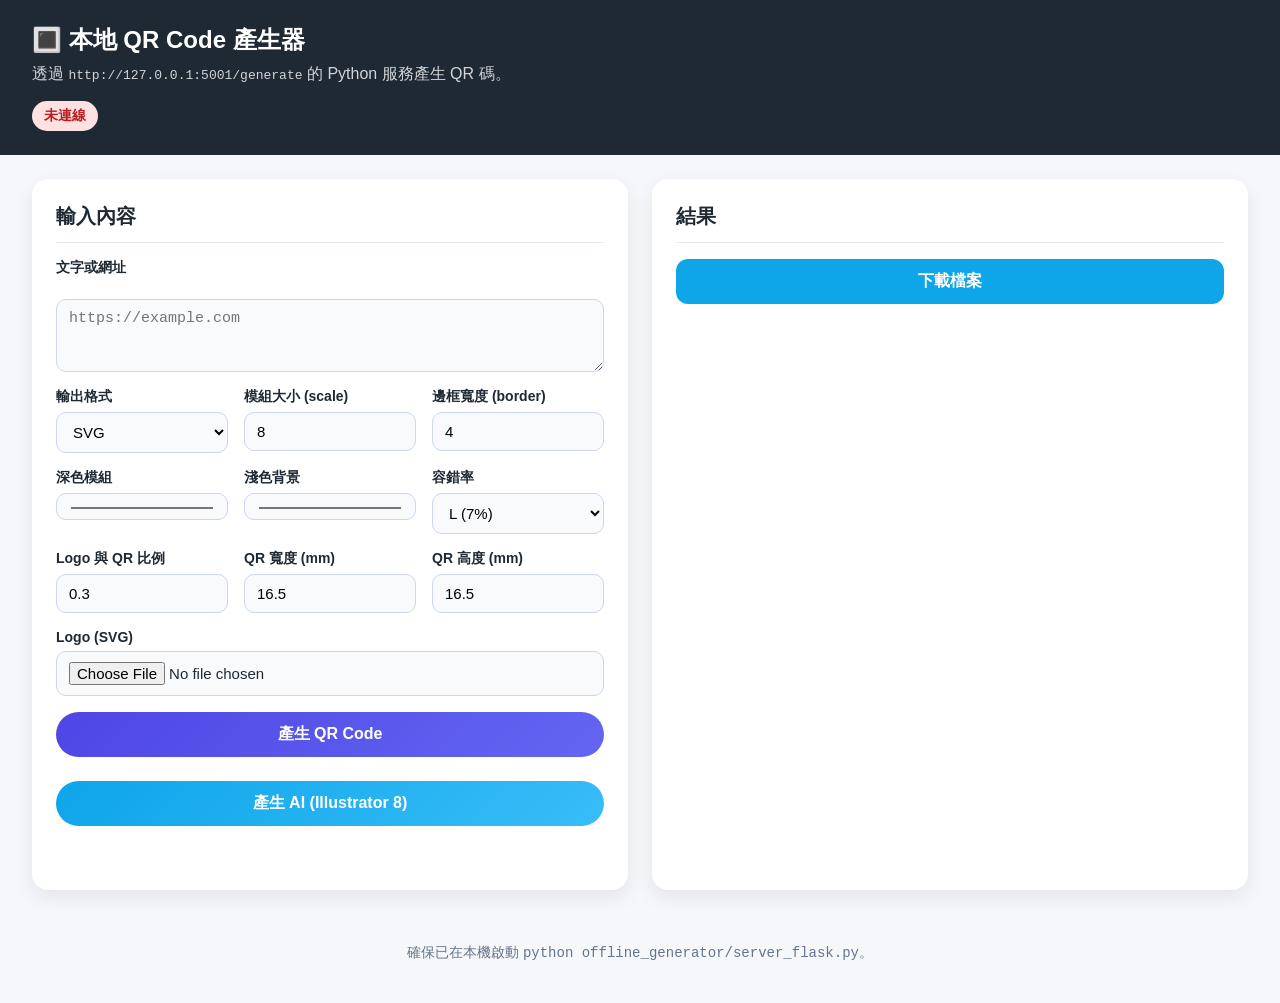
==== chrome-extension-local/page.html @ c65633fb "Initial commit: QR Code Generator with Chrome Extension (Local Python Service) - Flask API server fo" ====
<!DOCTYPE html>
<html lang="zh-Hant">
<head>
  <meta charset="UTF-8">
  <title>QR Code Generator (Local)</title>
  <link rel="stylesheet" href="page.css">
</head>
<body>
  <header>
    <h1>🔳 本地 QR Code 產生器</h1>
    <p>透過 <code>http://127.0.0.1:5001/generate</code> 的 Python 服務產生 QR 碼。</p>
    <div id="server-status" class="status status-off">未連線</div>
  </header>

  <main>
    <section class="panel">
      <h2>輸入內容</h2>
      <label for="qr-data">文字或網址</label>
      <textarea id="qr-data" rows="3" placeholder="https://example.com"></textarea>

      <div class="grid">
        <label>輸出格式
          <select id="format">
            <option value="svg">SVG</option>
            <option value="dxf">DXF</option>
          </select>
        </label>
        <label>模組大小 (scale)
          <input type="number" id="scale" min="1" max="20" value="8">
        </label>
        <label>邊框寬度 (border)
          <input type="number" id="border" min="0" max="10" value="4">
        </label>
      </div>

      <div class="grid">
        <label>深色模組
          <input type="color" id="dark" value="#000000">
        </label>
        <label>淺色背景
          <input type="color" id="light" value="#ffffff">
        </label>
        <label>容錯率
          <select id="error-level">
            <option value="L" selected>L (7%)</option>
            <option value="M">M (15%)</option>
            <option value="Q">Q (25%)</option>
            <option value="H">H (30%)</option>
          </select>
        </label>
        <label>Logo 與 QR 比例
          <input type="number" id="logo-scale" min="0" max="0.4" step="0.01" value="0.3">
        </label>
        <label>QR 寬度 (mm)
          <input type="number" id="qr-width" min="1" max="500" step="0.1" value="16.5">
        </label>
        <label>QR 高度 (mm)
          <input type="number" id="qr-height" min="1" max="500" step="0.1" value="16.5">
        </label>
      </div>

      <label class="file-input">Logo (SVG)
        <input type="file" id="logo" accept="image/svg+xml,.svg">
      </label>

      <button id="generate-btn" class="primary">產生 QR Code</button>
      <button id="generate-ai-btn" class="secondary">產生 AI (Illustrator 8)</button>
      <div id="message" role="alert"></div>
    </section>

    <section class="panel" id="result-panel">
      <h2>結果</h2>
      <div id="meta-info" class="meta-info hidden">
        <ul>
          <li id="meta-version"></li>
          <li id="meta-module-size"></li>
          <li id="meta-qr-size"></li>
          <li id="meta-clear-area"></li>
        </ul>
      </div>
      <div id="preview-container" class="preview hidden">
        <img id="preview" alt="QR 預覽">
      </div>
      <a id="download-link" class="download-btn" download>下載檔案</a>
    </section>
  </main>

  <footer>
    <p>確保已在本機啟動 <code>python offline_generator/server_flask.py</code>。</p>
  </footer>

  <script src="page.js"></script>
</body>
</html>
---- chrome-extension-local/page.css ----
* {
  box-sizing: border-box;
}

body {
  margin: 0;
  font-family: -apple-system, BlinkMacSystemFont, "Segoe UI", Helvetica, Arial, sans-serif;
  background: #f6f7fb;
  color: #1f2933;
  min-height: 100vh;
  display: flex;
  flex-direction: column;
}

header {
  background: #1f2933;
  color: #fff;
  padding: 24px 32px;
}

header h1 {
  margin: 0;
  font-size: 24px;
}

header p {
  margin: 8px 0 16px;
  opacity: 0.8;
}

.status {
  display: inline-block;
  padding: 6px 12px;
  border-radius: 999px;
  font-size: 14px;
  font-weight: 600;
}

.status-off {
  background: #fee2e2;
  color: #b91c1c;
}

.status-on {
  background: #dcfce7;
  color: #15803d;
}

main {
  flex: 1;
  display: grid;
  grid-template-columns: minmax(320px, 1fr) minmax(280px, 1fr);
  gap: 24px;
  padding: 24px 32px;
}

.panel {
  background: #fff;
  border-radius: 16px;
  padding: 24px;
  box-shadow: 0 8px 20px rgba(15, 23, 42, 0.08);
  display: flex;
  flex-direction: column;
  gap: 16px;
}

.panel h2 {
  margin: 0;
  font-size: 20px;
  border-bottom: 1px solid #e2e8f0;
  padding-bottom: 12px;
}

label {
  display: block;
  font-weight: 600;
  font-size: 14px;
}

textarea,
input,
select {
  width: 100%;
  border-radius: 10px;
  border: 1px solid #cbd5f5;
  padding: 10px 12px;
  margin-top: 6px;
  font-size: 15px;
  background: #f8fafc;
}

textarea:focus,
input:focus,
select:focus {
  outline: none;
  border-color: #4f46e5;
  box-shadow: 0 0 0 3px rgba(99, 102, 241, 0.2);
}

.grid {
  display: grid;
  gap: 16px;
  grid-template-columns: repeat(auto-fit, minmax(160px, 1fr));
}

.file-input input[type="file"] {
  margin-top: 6px;
}

.primary {
  background: linear-gradient(135deg, #4f46e5, #6366f1);
  border: none;
  color: #fff;
  padding: 12px 16px;
  border-radius: 999px;
  font-size: 16px;
  font-weight: 600;
  cursor: pointer;
  transition: transform 0.15s ease, box-shadow 0.15s ease;
}

.primary:hover {
  transform: translateY(-1px);
  box-shadow: 0 10px 18px rgba(99, 102, 241, 0.3);
}

.primary:disabled {
  opacity: 0.6;
  cursor: not-allowed;
  box-shadow: none;
}

.secondary {
  margin-top: 8px;
  background: linear-gradient(135deg, #0ea5e9, #38bdf8);
  border: none;
  color: #fff;
  padding: 12px 16px;
  border-radius: 999px;
  font-size: 16px;
  font-weight: 600;
  cursor: pointer;
  transition: transform 0.15s ease, box-shadow 0.15s ease;
}

.secondary:hover {
  transform: translateY(-1px);
  box-shadow: 0 10px 18px rgba(14, 165, 233, 0.3);
}

.secondary:disabled {
  opacity: 0.6;
  cursor: not-allowed;
  box-shadow: none;
}

#message {
  min-height: 24px;
  font-size: 14px;
}

#message.success {
  color: #15803d;
}

#message.error {
  color: #b91c1c;
}

.preview {
  display: flex;
  justify-content: center;
  padding: 16px;
  background: #f1f5f9;
  border-radius: 12px;
}

.preview img {
  max-width: 100%;
  height: auto;
}

.meta-info {
  font-size: 14px;
  color: #334155;
  padding: 6px 0 10px;
}

.meta-info ul {
  margin: 0;
  padding-left: 18px;
  display: flex;
  flex-direction: column;
  gap: 4px;
}

.meta-info li {
  list-style: disc;
}

.hidden {
  display: none;
}

.download-btn {
  display: inline-block;
  text-align: center;
  padding: 12px 16px;
  border-radius: 12px;
  background: #0ea5e9;
  color: #fff;
  font-weight: 600;
  text-decoration: none;
  transition: background 0.2s ease;
}

.download-btn:hover {
  background: #0284c7;
}

.download-btn.disabled {
  pointer-events: none;
  background: #cbd5f5;
  color: #64748b;
}

footer {
  text-align: center;
  padding: 16px 0 24px;
  font-size: 14px;
  color: #64748b;
}

@media (max-width: 960px) {
  main {
    grid-template-columns: 1fr;
  }
}
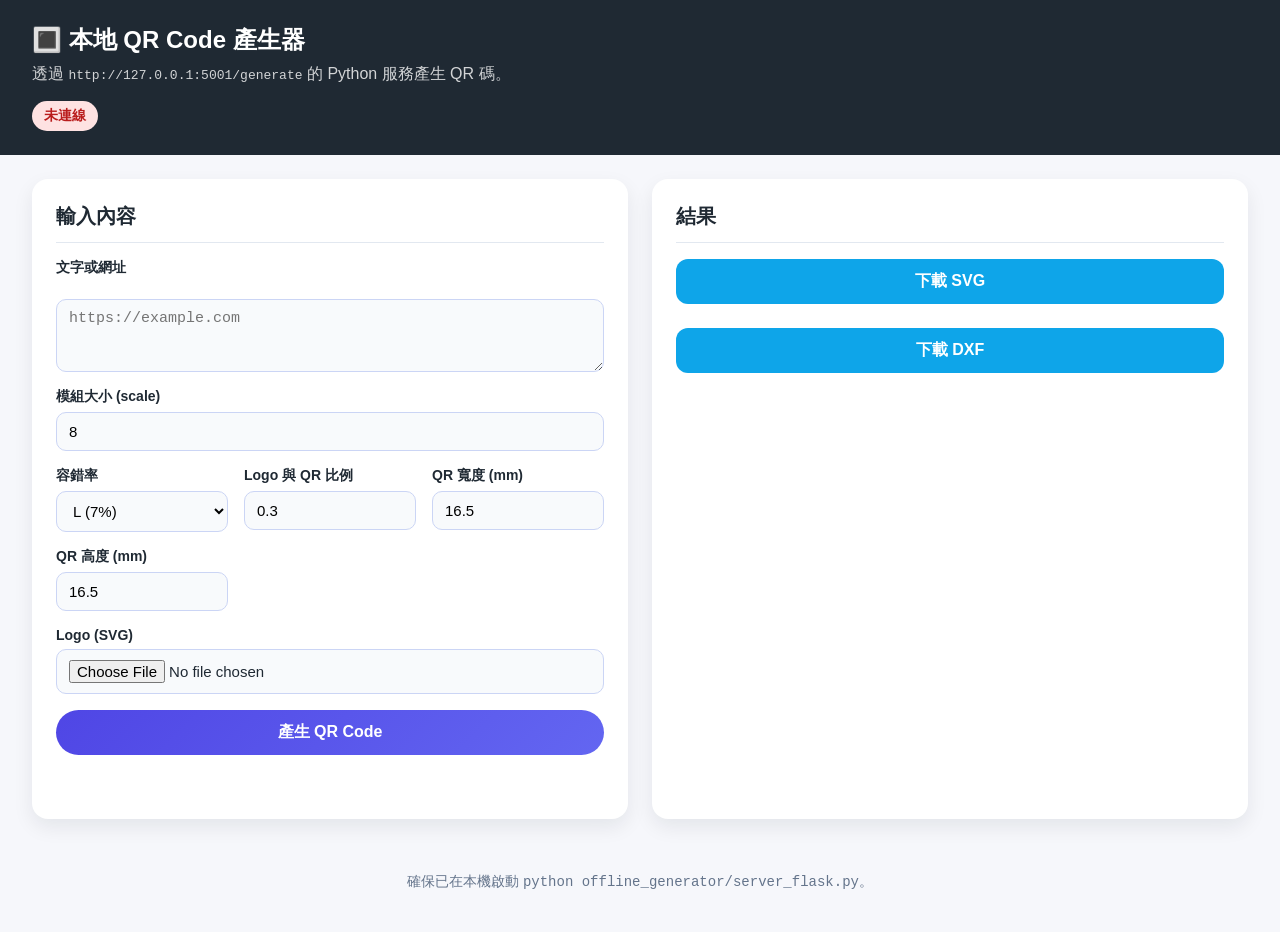
==== commit d5926c39: "簡化介面：移除格式選擇、AI 功能、邊框和顏色選項 - 移除輸出格式選擇，點擊產生時同時產生 SVG 和 DXF - 移除產生 AI 檔的功能和按鈕 - 移除邊框寬度選項，預設無邊框（border=0" ====
--- a/chrome-extension-local/page.html
+++ b/chrome-extension-local/page.html
@@ -19,27 +19,12 @@
       <textarea id="qr-data" rows="3" placeholder="https://example.com"></textarea>
 
       <div class="grid">
-        <label>輸出格式
-          <select id="format">
-            <option value="svg">SVG</option>
-            <option value="dxf">DXF</option>
-          </select>
-        </label>
         <label>模組大小 (scale)
           <input type="number" id="scale" min="1" max="20" value="8">
-        </label>
-        <label>邊框寬度 (border)
-          <input type="number" id="border" min="0" max="10" value="4">
         </label>
       </div>
 
       <div class="grid">
-        <label>深色模組
-          <input type="color" id="dark" value="#000000">
-        </label>
-        <label>淺色背景
-          <input type="color" id="light" value="#ffffff">
-        </label>
         <label>容錯率
           <select id="error-level">
             <option value="L" selected>L (7%)</option>
@@ -64,7 +49,6 @@
       </label>
 
       <button id="generate-btn" class="primary">產生 QR Code</button>
-      <button id="generate-ai-btn" class="secondary">產生 AI (Illustrator 8)</button>
       <div id="message" role="alert"></div>
     </section>
 
@@ -81,7 +65,8 @@
       <div id="preview-container" class="preview hidden">
         <img id="preview" alt="QR 預覽">
       </div>
-      <a id="download-link" class="download-btn" download>下載檔案</a>
+      <a id="download-svg" class="download-btn" download>下載 SVG</a>
+      <a id="download-dxf" class="download-btn" download>下載 DXF</a>
     </section>
   </main>
 
--- a/chrome-extension-local/page.css
+++ b/chrome-extension-local/page.css
@@ -203,7 +203,8 @@
 }
 
 .download-btn {
-  display: inline-block;
+  display: block;
+  width: 100%;
   text-align: center;
   padding: 12px 16px;
   border-radius: 12px;
@@ -212,6 +213,11 @@
   font-weight: 600;
   text-decoration: none;
   transition: background 0.2s ease;
+  margin-top: 8px;
+}
+
+.download-btn:first-of-type {
+  margin-top: 0;
 }
 
 .download-btn:hover {
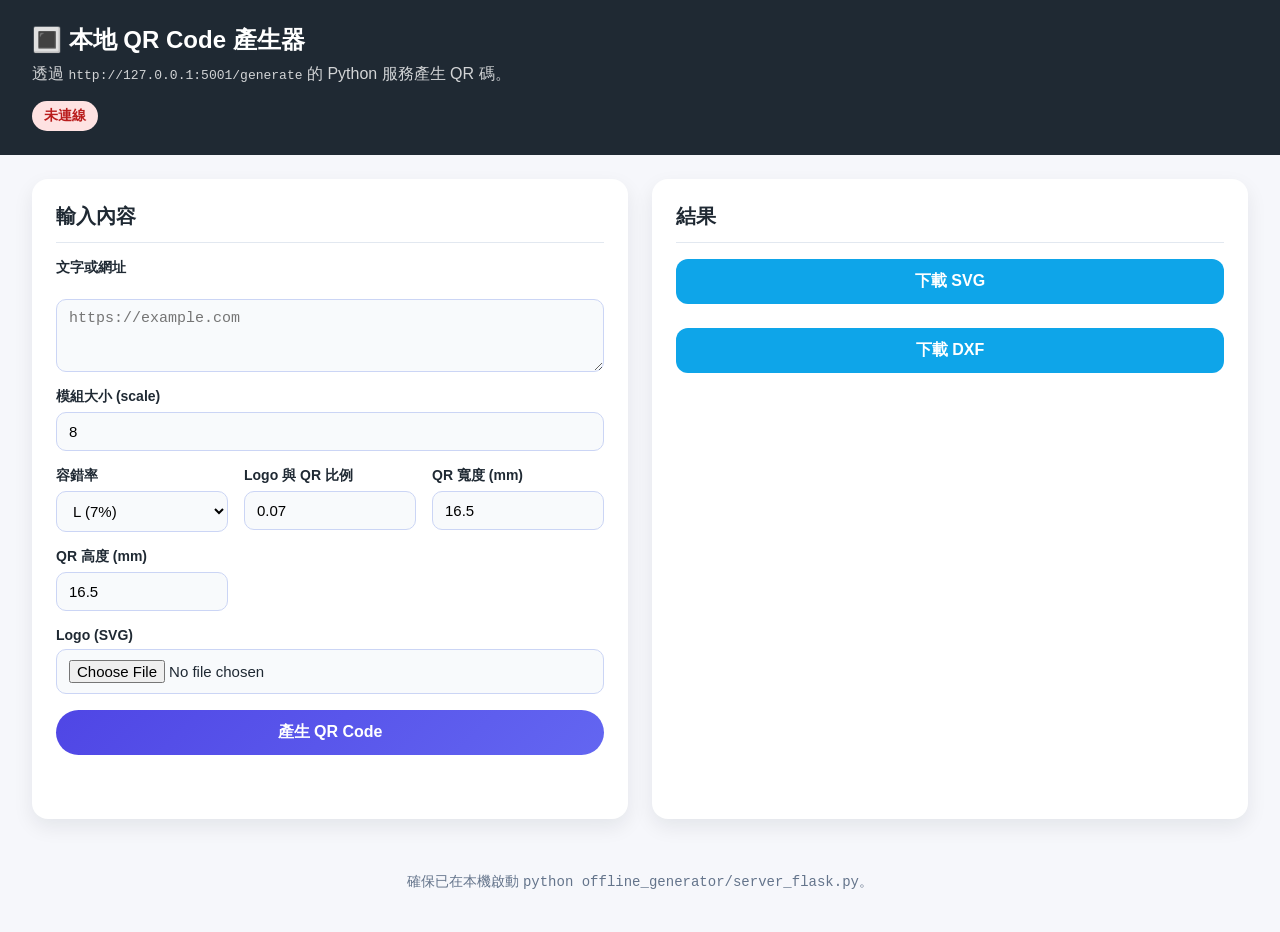
==== commit 17f92a99: "新增防呆功能：根據容錯率動態限制 Logo 比例 - 定義容錯率對應的最大 Logo 比例（L:7%, M:15%, Q:25%, H:30%） - 容錯率改變時自動更新 Logo 比例輸入框的最大值" ====
--- a/chrome-extension-local/page.html
+++ b/chrome-extension-local/page.html
@@ -34,7 +34,7 @@
           </select>
         </label>
         <label>Logo 與 QR 比例
-          <input type="number" id="logo-scale" min="0" max="0.4" step="0.01" value="0.3">
+          <input type="number" id="logo-scale" min="0" max="0.07" step="0.01" value="0.07">
         </label>
         <label>QR 寬度 (mm)
           <input type="number" id="qr-width" min="1" max="500" step="0.1" value="16.5">
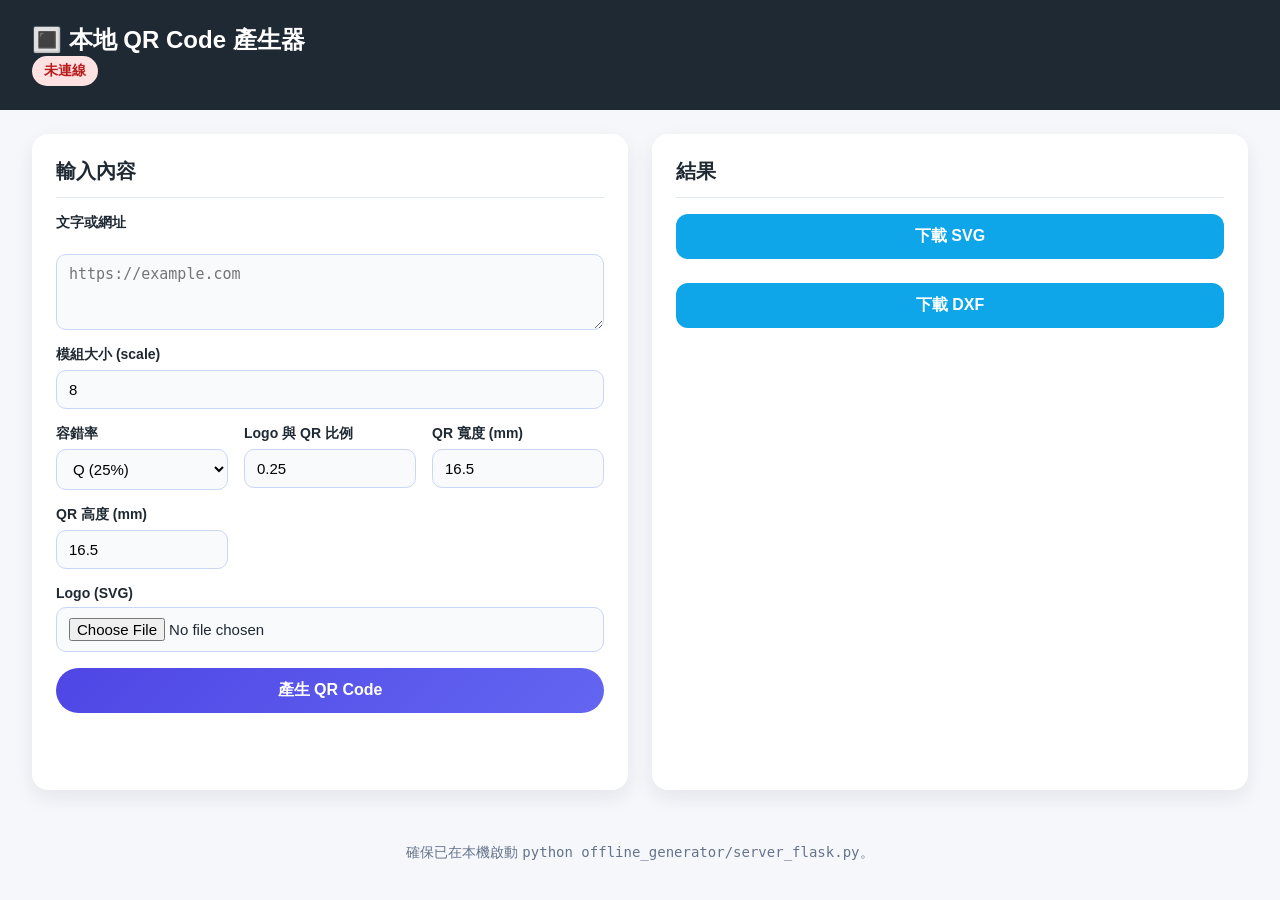
==== commit e9d2a6ab: "修復定位點中環透明效果 - 修正定位點繪製邏輯，使用 SVG fill-rule="evenodd" 實現透明中環 - 移除 SVG 背景白色矩形，實現透明背景 - 定位點結構：外圓（黑色）- 中環（" ====
--- a/chrome-extension-local/page.html
+++ b/chrome-extension-local/page.html
@@ -8,7 +8,6 @@
 <body>
   <header>
     <h1>🔳 本地 QR Code 產生器</h1>
-    <p>透過 <code>http://127.0.0.1:5001/generate</code> 的 Python 服務產生 QR 碼。</p>
     <div id="server-status" class="status status-off">未連線</div>
   </header>
 
@@ -27,14 +26,14 @@
       <div class="grid">
         <label>容錯率
           <select id="error-level">
-            <option value="L" selected>L (7%)</option>
+            <option value="L">L (7%)</option>
             <option value="M">M (15%)</option>
-            <option value="Q">Q (25%)</option>
+            <option value="Q" selected>Q (25%)</option>
             <option value="H">H (30%)</option>
           </select>
         </label>
         <label>Logo 與 QR 比例
-          <input type="number" id="logo-scale" min="0" max="0.07" step="0.01" value="0.07">
+          <input type="number" id="logo-scale" min="0" max="0.25" step="0.01" value="0.25">
         </label>
         <label>QR 寬度 (mm)
           <input type="number" id="qr-width" min="1" max="500" step="0.1" value="16.5">
@@ -50,6 +49,25 @@
 
       <button id="generate-btn" class="primary">產生 QR Code</button>
       <div id="message" role="alert"></div>
+
+      <div id="preview-table-container" class="preview-table-container hidden">
+        <h3>參數預覽表</h3>
+        <p class="preview-hint">目前輸入內容總字數：<span id="current-char-count">0</span> 字元</p>
+        <table id="preview-table" class="preview-table">
+          <thead>
+            <tr>
+              <th>容錯率</th>
+              <th>版本</th>
+              <th>模組數</th>
+              <th>單點尺寸 (mm)</th>
+              <th>中央留白 (mm)</th>
+              <th>可容納字數</th>
+            </tr>
+          </thead>
+          <tbody id="preview-table-body">
+          </tbody>
+        </table>
+      </div>
     </section>
 
     <section class="panel" id="result-panel">
--- a/chrome-extension-local/page.css
+++ b/chrome-extension-local/page.css
@@ -237,8 +237,77 @@
   color: #64748b;
 }
 
+.preview-table-container {
+  margin-top: 24px;
+  padding-top: 24px;
+  border-top: 1px solid #e2e8f0;
+}
+
+.preview-table-container h3 {
+  margin: 0 0 8px 0;
+  font-size: 18px;
+  color: #1f2933;
+}
+
+.preview-hint {
+  margin: 0 0 16px 0;
+  font-size: 14px;
+  color: #64748b;
+}
+
+.preview-table {
+  width: 100%;
+  border-collapse: collapse;
+  font-size: 14px;
+  background: #fff;
+  border-radius: 8px;
+  overflow: hidden;
+  box-shadow: 0 2px 8px rgba(15, 23, 42, 0.05);
+}
+
+.preview-table thead {
+  background: #f1f5f9;
+}
+
+.preview-table th {
+  padding: 12px 8px;
+  text-align: left;
+  font-weight: 600;
+  color: #334155;
+  border-bottom: 2px solid #e2e8f0;
+  font-size: 13px;
+}
+
+.preview-table td {
+  padding: 10px 8px;
+  border-bottom: 1px solid #e2e8f0;
+  color: #475569;
+}
+
+.preview-table tbody tr:hover {
+  background: #f8fafc;
+}
+
+.preview-table tbody tr:last-child td {
+  border-bottom: none;
+}
+
+.preview-table .error-cell {
+  color: #b91c1c;
+  font-style: italic;
+}
+
 @media (max-width: 960px) {
   main {
     grid-template-columns: 1fr;
   }
-}
+
+  .preview-table {
+    font-size: 12px;
+  }
+
+  .preview-table th,
+  .preview-table td {
+    padding: 8px 4px;
+  }
+}
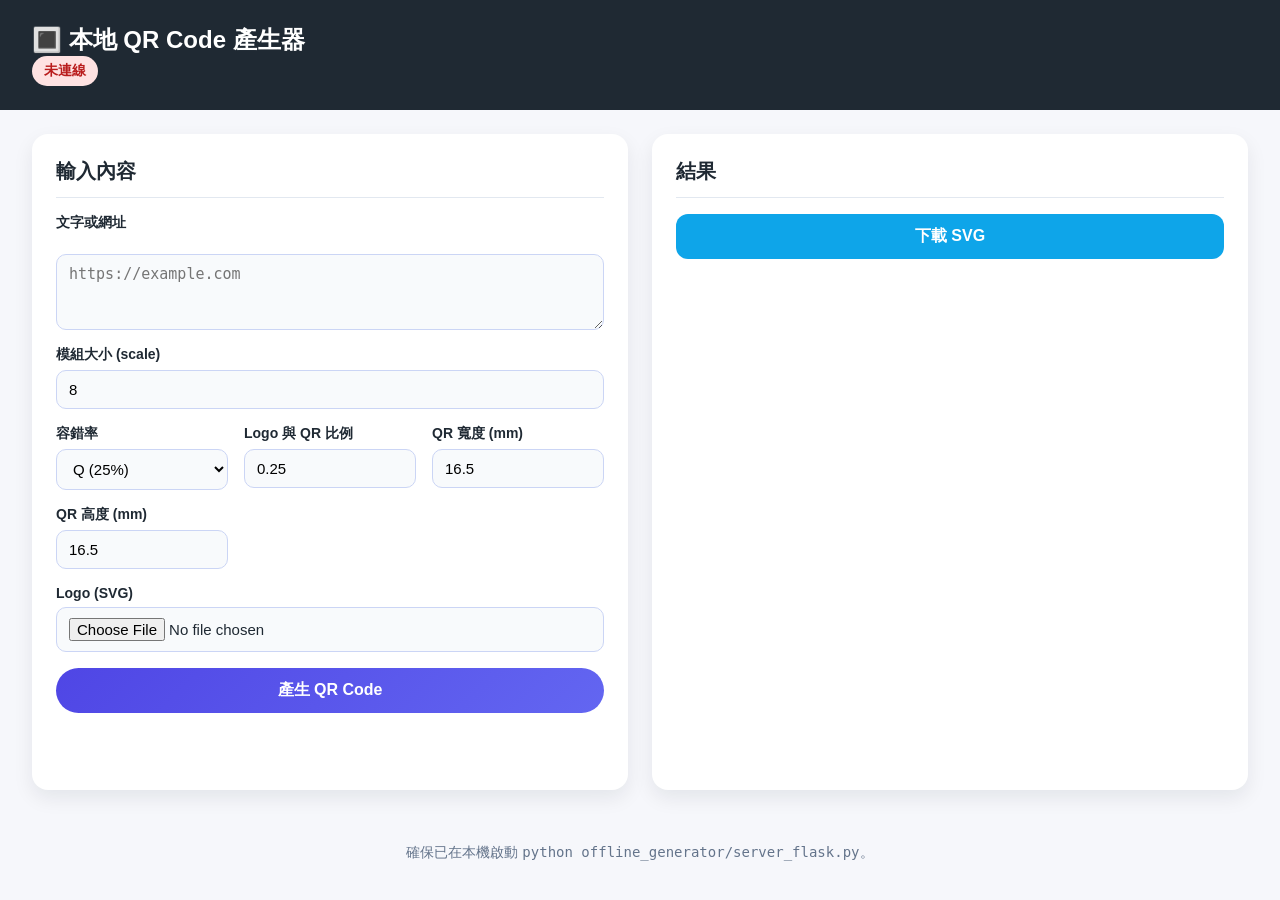
==== commit d6ae805c: "v1.0.2: 移除 DXF 下載功能並添加版本號說明 - 移除前端 DXF 下載功能（保留 SVG 格式） - 移除 HTML 中的 DXF 下載按鈕 - 移除 JavaScript 中的 DXF " ====
--- a/chrome-extension-local/page.html
+++ b/chrome-extension-local/page.html
@@ -62,6 +62,8 @@
               <th>單點尺寸 (mm)</th>
               <th>中央留白 (mm)</th>
               <th>可容納字數</th>
+              <th>剩餘容錯區域</th>
+              <th>冗餘資料</th>
             </tr>
           </thead>
           <tbody id="preview-table-body">
@@ -84,7 +86,6 @@
         <img id="preview" alt="QR 預覽">
       </div>
       <a id="download-svg" class="download-btn" download>下載 SVG</a>
-      <a id="download-dxf" class="download-btn" download>下載 DXF</a>
     </section>
   </main>
 
--- a/chrome-extension-local/page.css
+++ b/chrome-extension-local/page.css
@@ -297,6 +297,11 @@
   font-style: italic;
 }
 
+.preview-table .warning-cell {
+  color: #f59e0b;
+  font-weight: 600;
+}
+
 @media (max-width: 960px) {
   main {
     grid-template-columns: 1fr;
